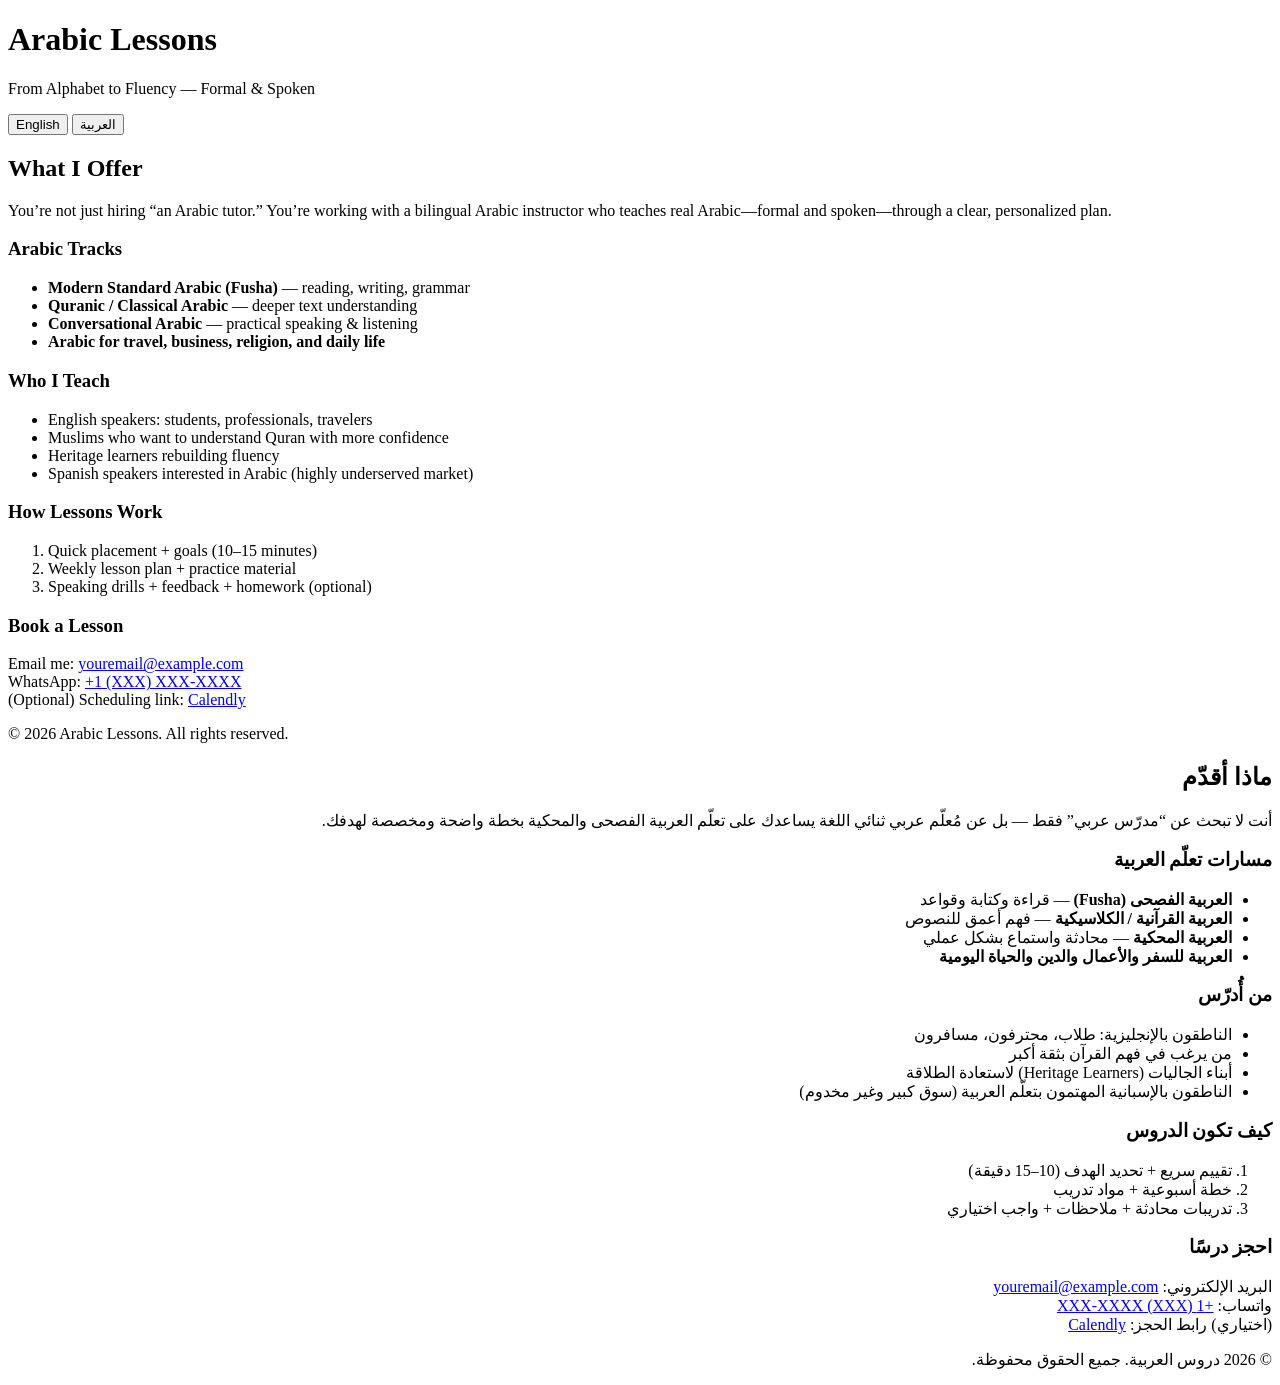
==== idex.html @ ffa84477 "Create idex.html" ====
<!doctype html>
<html lang="en">
<head>
  <meta charset="utf-8" />
  <meta name="viewport" content="width=device-width, initial-scale=1" />
  <title>Arabic Lessons | English & العربية</title>
  <meta name="description" content="Bilingual Arabic instruction: Modern Standard Arabic, Quranic/Classical, Conversational Arabic. Lessons in English and Arabic." />
  <link rel="stylesheet" href="styles.css" />
</head>

<body>
  <header class="header">
    <div class="container header-row">
      <div>
        <h1 class="brand">Arabic Lessons</h1>
        <p class="tagline">From Alphabet to Fluency — Formal & Spoken</p>
      </div>

      <div class="lang-switch" role="group" aria-label="Language switch">
        <button id="btn-en" class="btn btn-primary" type="button">English</button>
        <button id="btn-ar" class="btn" type="button">العربية</button>
      </div>
    </div>
  </header>

  <main class="container">
    <!-- ENGLISH -->
    <section id="content-en" class="card">
      <h2>What I Offer</h2>
      <p class="lead">
        You’re not just hiring “an Arabic tutor.” You’re working with a bilingual Arabic instructor who teaches
        real Arabic—formal and spoken—through a clear, personalized plan.
      </p>

      <div class="grid">
        <div>
          <h3>Arabic Tracks</h3>
          <ul>
            <li><strong>Modern Standard Arabic (Fusha)</strong> — reading, writing, grammar</li>
            <li><strong>Quranic / Classical Arabic</strong> — deeper text understanding</li>
            <li><strong>Conversational Arabic</strong> — practical speaking & listening</li>
            <li><strong>Arabic for travel, business, religion, and daily life</strong></li>
          </ul>
        </div>

        <div>
          <h3>Who I Teach</h3>
          <ul>
            <li>English speakers: students, professionals, travelers</li>
            <li>Muslims who want to understand Quran with more confidence</li>
            <li>Heritage learners rebuilding fluency</li>
            <li>Spanish speakers interested in Arabic (highly underserved market)</li>
          </ul>
        </div>
      </div>

      <h3>How Lessons Work</h3>
      <ol>
        <li>Quick placement + goals (10–15 minutes)</li>
        <li>Weekly lesson plan + practice material</li>
        <li>Speaking drills + feedback + homework (optional)</li>
      </ol>

      <div class="cta">
        <h3>Book a Lesson</h3>
        <p>
          Email me: <a href="mailto:youremail@example.com">youremail@example.com</a><br/>
          WhatsApp: <a href="#">+1 (XXX) XXX-XXXX</a><br/>
          (Optional) Scheduling link: <a href="#">Calendly</a>
        </p>
      </div>

      <footer class="small">
        <p>© <span id="year"></span> Arabic Lessons. All rights reserved.</p>
      </footer>
    </section>

    <!-- ARABIC -->
    <section id="content-ar" class="card hidden" lang="ar" dir="rtl">
      <h2>ماذا أقدّم</h2>
      <p class="lead">
        أنت لا تبحث عن “مدرّس عربي” فقط — بل عن مُعلّم عربي ثنائي اللغة يساعدك على تعلّم العربية الفصحى والمحكية
        بخطة واضحة ومخصصة لهدفك.
      </p>

      <div class="grid">
        <div>
          <h3>مسارات تعلّم العربية</h3>
          <ul>
            <li><strong>العربية الفصحى (Fusha)</strong> — قراءة وكتابة وقواعد</li>
            <li><strong>العربية القرآنية / الكلاسيكية</strong> — فهم أعمق للنصوص</li>
            <li><strong>العربية المحكية</strong> — محادثة واستماع بشكل عملي</li>
            <li><strong>العربية للسفر والأعمال والدين والحياة اليومية</strong></li>
          </ul>
        </div>

        <div>
          <h3>من أُدرّس</h3>
          <ul>
            <li>الناطقون بالإنجليزية: طلاب، محترفون، مسافرون</li>
            <li>من يرغب في فهم القرآن بثقة أكبر</li>
            <li>أبناء الجاليات (Heritage Learners) لاستعادة الطلاقة</li>
            <li>الناطقون بالإسبانية المهتمون بتعلّم العربية (سوق كبير وغير مخدوم)</li>
          </ul>
        </div>
      </div>

      <h3>كيف تكون الدروس</h3>
      <ol>
        <li>تقييم سريع + تحديد الهدف (10–15 دقيقة)</li>
        <li>خطة أسبوعية + مواد تدريب</li>
        <li>تدريبات محادثة + ملاحظات + واجب اختياري</li>
      </ol>

      <div class="cta">
        <h3>احجز درسًا</h3>
        <p>
          البريد الإلكتروني: <a href="mailto:youremail@example.com">youremail@example.com</a><br/>
          واتساب: <a href="#">+1 (XXX) XXX-XXXX</a><br/>
          (اختياري) رابط الحجز: <a href="#">Calendly</a>
        </p>
      </div>

      <footer class="small">
        <p>© <span id="year-ar"></span> دروس العربية. جميع الحقوق محفوظة.</p>
      </footer>
    </section>
  </main>

  <script>
    // year
    const y = new Date().getFullYear();
    document.getElementById('year').textContent = y;
    document.getElementById('year-ar').textContent = y;

    // language toggle
    const btnEn = document.getElementById('btn-en');
    const btnAr = document.getElementById('btn-ar');
    const en = document.getElementById('content-en');
    const ar = document.getElementById('content-ar');

    function setLang(lang) {
      if (lang === 'ar') {
        en.classList.add('hidden');
        ar.classList.remove('hidden');
        btnAr.classList.add('btn-primary');
        btnEn.classList.remove('btn-primary');
        document.documentElement.lang = 'ar';
        document.documentElement.dir = 'rtl';
      } else {
        ar.classList.add('hidden');
        en.classList.remove('hidden');
        btnEn.classList.add('btn-primary');
        btnAr.classList.remove('btn-primary');
        document.documentElement.lang = 'en';
        document.documentElement.dir = 'ltr';
      }
      localStorage.setItem('siteLang', lang);
    }

    btnEn.addEventListener('click', () => setLang('en'));
    btnAr.addEventListener('click', () => setLang('ar'));

    // remember preference
    const saved = localStorage.getItem('siteLang');
    setLang(saved === 'ar' ? 'ar' : 'en');
  </script>
</body>
</html>
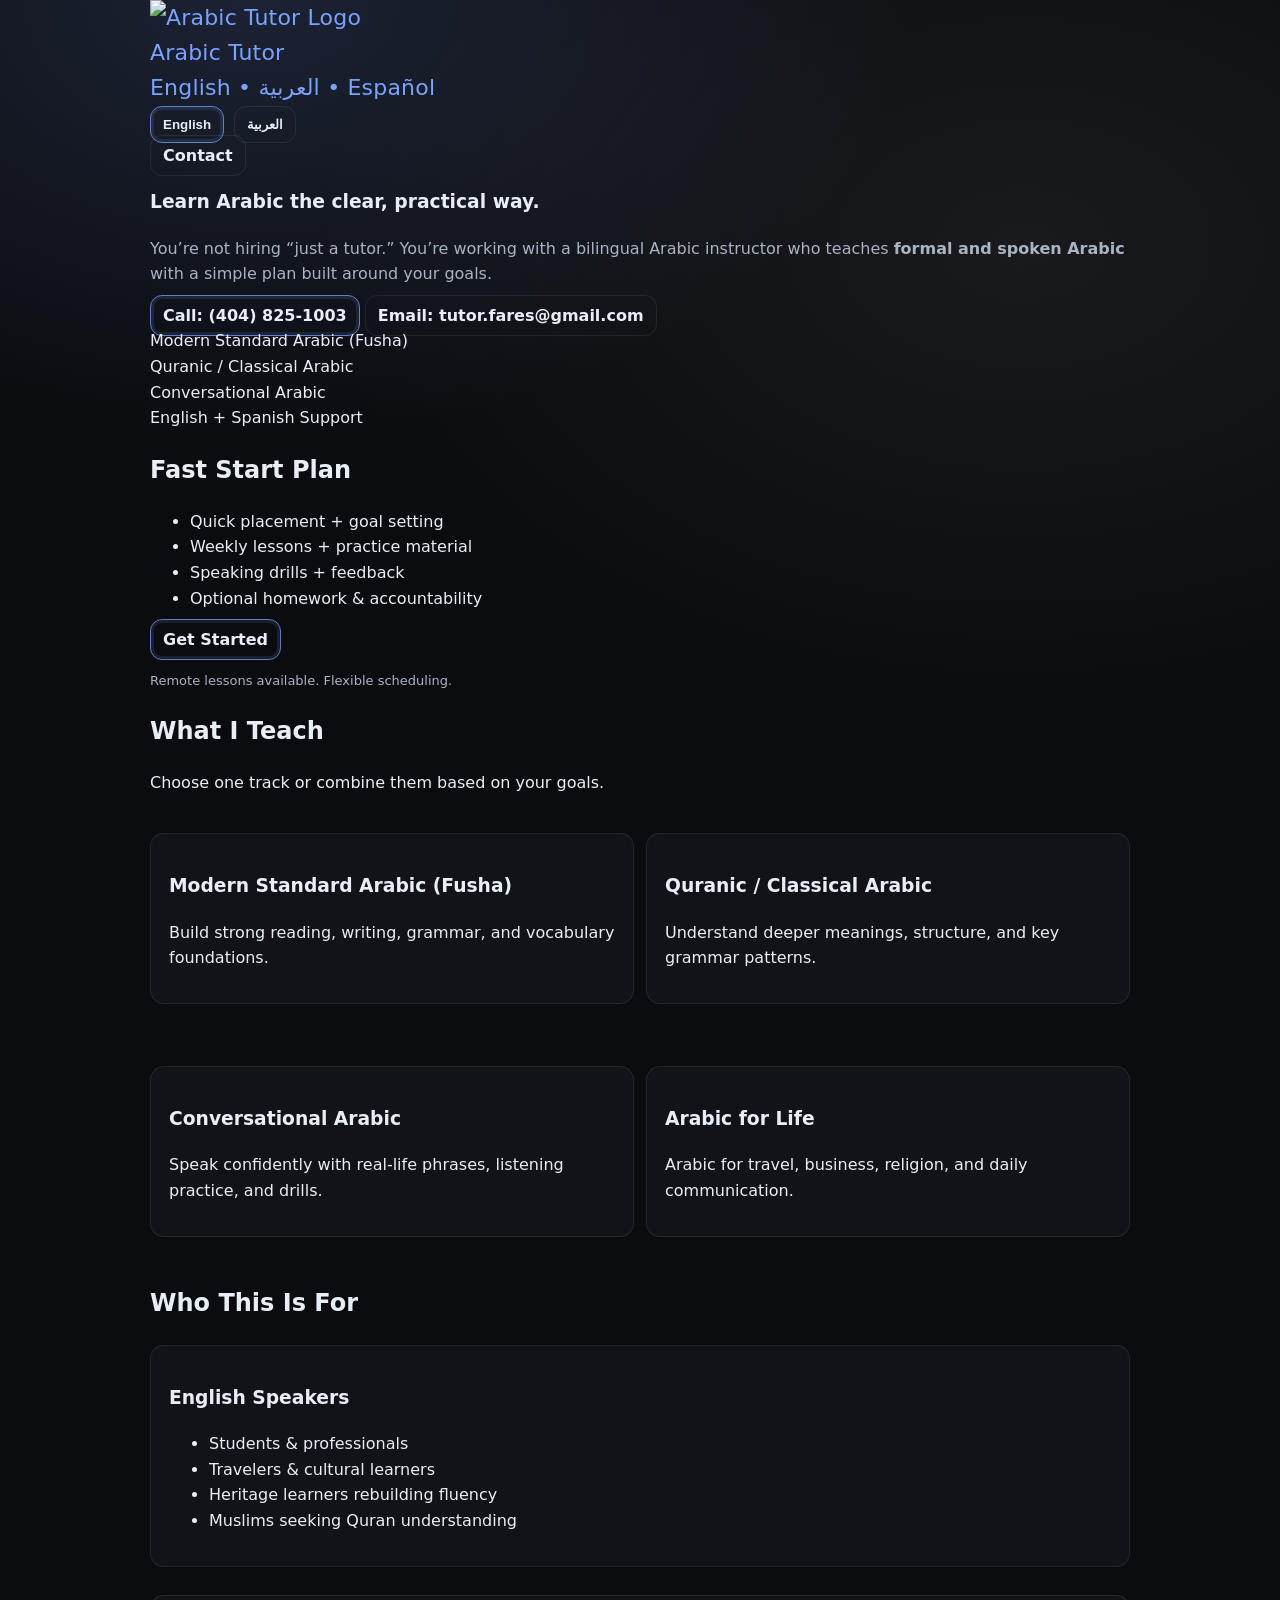
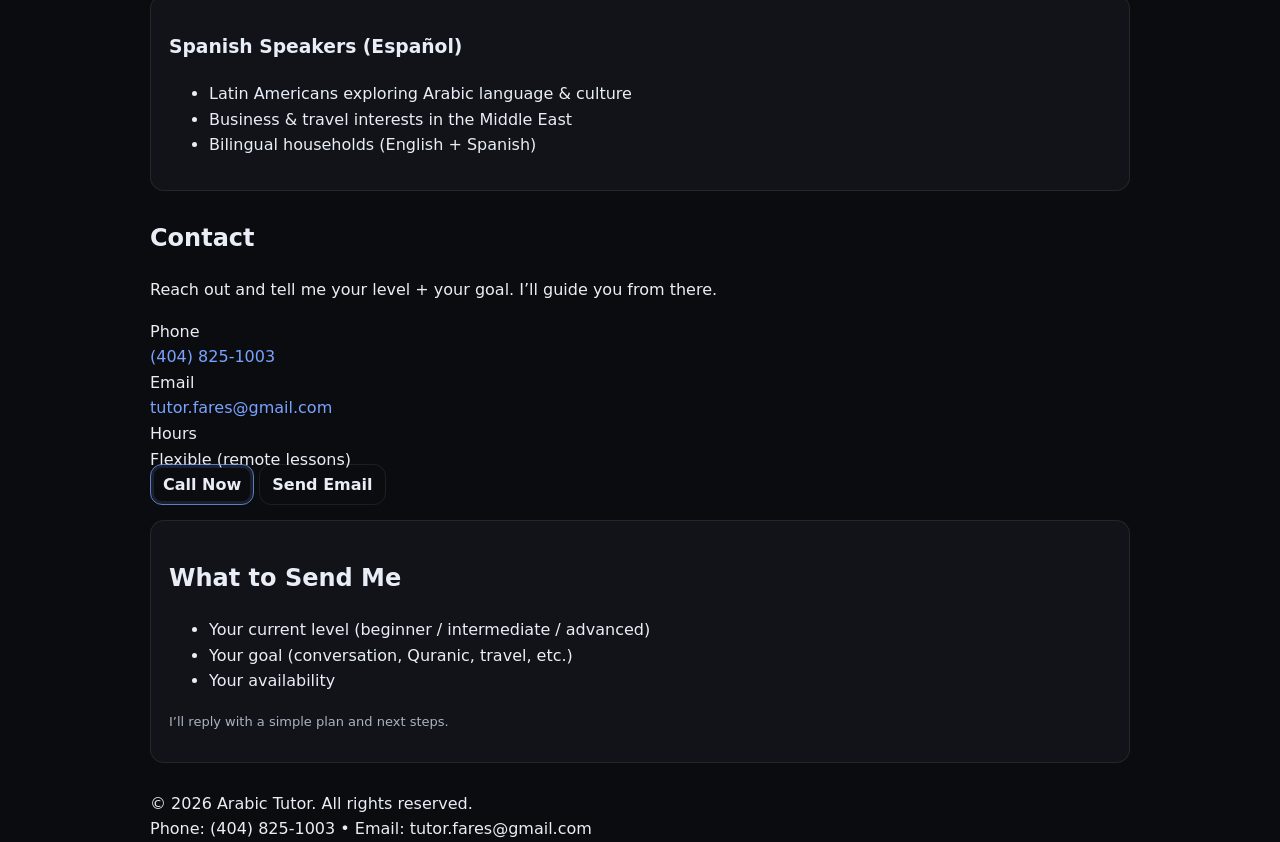
==== commit ec665101: "Update idex.html" ====
--- a/idex.html
+++ b/idex.html
@@ -1,139 +1,297 @@
 <!doctype html>
-<html lang="en">
+<html lang="en" dir="ltr">
 <head>
   <meta charset="utf-8" />
   <meta name="viewport" content="width=device-width, initial-scale=1" />
-  <title>Arabic Lessons | English & العربية</title>
-  <meta name="description" content="Bilingual Arabic instruction: Modern Standard Arabic, Quranic/Classical, Conversational Arabic. Lessons in English and Arabic." />
+
+  <title>Arabic Tutor | English & العربية</title>
+  <meta name="description" content="Bilingual Arabic tutoring in English and Spanish. Modern Standard Arabic, Quranic/Classical Arabic, and conversational Arabic." />
+
   <link rel="stylesheet" href="styles.css" />
 </head>
 
 <body>
-  <header class="header">
-    <div class="container header-row">
-      <div>
-        <h1 class="brand">Arabic Lessons</h1>
-        <p class="tagline">From Alphabet to Fluency — Formal & Spoken</p>
-      </div>
-
-      <div class="lang-switch" role="group" aria-label="Language switch">
-        <button id="btn-en" class="btn btn-primary" type="button">English</button>
-        <button id="btn-ar" class="btn" type="button">العربية</button>
+  <header class="topbar">
+    <div class="container topbar-inner">
+      <a class="brand" href="#" aria-label="Home">
+        <img src="logo.png" alt="Arabic Tutor Logo" class="logo" />
+        <div class="brand-text">
+          <div class="brand-title">Arabic Tutor</div>
+          <div class="brand-subtitle">English • العربية • Español</div>
+        </div>
+      </a>
+
+      <div class="actions">
+        <div class="lang-switch" role="group" aria-label="Language switch">
+          <button id="btn-en" class="btn btn-primary" type="button">English</button>
+          <button id="btn-ar" class="btn" type="button">العربية</button>
+        </div>
+        <a class="btn btn-outline" href="#contact">Contact</a>
       </div>
     </div>
   </header>
 
-  <main class="container">
+  <main>
     <!-- ENGLISH -->
-    <section id="content-en" class="card">
-      <h2>What I Offer</h2>
-      <p class="lead">
-        You’re not just hiring “an Arabic tutor.” You’re working with a bilingual Arabic instructor who teaches
-        real Arabic—formal and spoken—through a clear, personalized plan.
-      </p>
-
-      <div class="grid">
-        <div>
-          <h3>Arabic Tracks</h3>
-          <ul>
-            <li><strong>Modern Standard Arabic (Fusha)</strong> — reading, writing, grammar</li>
-            <li><strong>Quranic / Classical Arabic</strong> — deeper text understanding</li>
-            <li><strong>Conversational Arabic</strong> — practical speaking & listening</li>
-            <li><strong>Arabic for travel, business, religion, and daily life</strong></li>
-          </ul>
-        </div>
-
-        <div>
-          <h3>Who I Teach</h3>
-          <ul>
-            <li>English speakers: students, professionals, travelers</li>
-            <li>Muslims who want to understand Quran with more confidence</li>
-            <li>Heritage learners rebuilding fluency</li>
-            <li>Spanish speakers interested in Arabic (highly underserved market)</li>
-          </ul>
-        </div>
-      </div>
-
-      <h3>How Lessons Work</h3>
-      <ol>
-        <li>Quick placement + goals (10–15 minutes)</li>
-        <li>Weekly lesson plan + practice material</li>
-        <li>Speaking drills + feedback + homework (optional)</li>
-      </ol>
-
-      <div class="cta">
-        <h3>Book a Lesson</h3>
-        <p>
-          Email me: <a href="mailto:youremail@example.com">youremail@example.com</a><br/>
-          WhatsApp: <a href="#">+1 (XXX) XXX-XXXX</a><br/>
-          (Optional) Scheduling link: <a href="#">Calendly</a>
-        </p>
-      </div>
-
-      <footer class="small">
-        <p>© <span id="year"></span> Arabic Lessons. All rights reserved.</p>
+    <section id="content-en">
+      <section class="hero">
+        <div class="container hero-inner">
+          <div class="hero-copy">
+            <h1>Learn Arabic the clear, practical way.</h1>
+            <p class="lead">
+              You’re not hiring “just a tutor.” You’re working with a bilingual Arabic instructor who teaches
+              <strong>formal and spoken Arabic</strong> with a simple plan built around your goals.
+            </p>
+
+            <div class="cta-row">
+              <a class="btn btn-primary" href="tel:+14048251003">Call: (404) 825-1003</a>
+              <a class="btn btn-outline" href="mailto:tutor.fares@gmail.com">Email: tutor.fares@gmail.com</a>
+            </div>
+
+            <div class="trust">
+              <div class="pill">Modern Standard Arabic (Fusha)</div>
+              <div class="pill">Quranic / Classical Arabic</div>
+              <div class="pill">Conversational Arabic</div>
+              <div class="pill">English + Spanish Support</div>
+            </div>
+          </div>
+
+          <div class="hero-card">
+            <h2>Fast Start Plan</h2>
+            <ul>
+              <li>Quick placement + goal setting</li>
+              <li>Weekly lessons + practice material</li>
+              <li>Speaking drills + feedback</li>
+              <li>Optional homework & accountability</li>
+            </ul>
+            <a class="btn btn-primary full" href="#contact">Get Started</a>
+            <p class="small muted">Remote lessons available. Flexible scheduling.</p>
+          </div>
+        </div>
+      </section>
+
+      <section class="section">
+        <div class="container">
+          <h2 class="section-title">What I Teach</h2>
+          <p class="section-subtitle">Choose one track or combine them based on your goals.</p>
+
+          <div class="grid">
+            <div class="card">
+              <h3>Modern Standard Arabic (Fusha)</h3>
+              <p>Build strong reading, writing, grammar, and vocabulary foundations.</p>
+            </div>
+            <div class="card">
+              <h3>Quranic / Classical Arabic</h3>
+              <p>Understand deeper meanings, structure, and key grammar patterns.</p>
+            </div>
+            <div class="card">
+              <h3>Conversational Arabic</h3>
+              <p>Speak confidently with real-life phrases, listening practice, and drills.</p>
+            </div>
+            <div class="card">
+              <h3>Arabic for Life</h3>
+              <p>Arabic for travel, business, religion, and daily communication.</p>
+            </div>
+          </div>
+        </div>
+      </section>
+
+      <section class="section alt">
+        <div class="container">
+          <h2 class="section-title">Who This Is For</h2>
+          <div class="two-col">
+            <div class="card soft">
+              <h3>English Speakers</h3>
+              <ul>
+                <li>Students & professionals</li>
+                <li>Travelers & cultural learners</li>
+                <li>Heritage learners rebuilding fluency</li>
+                <li>Muslims seeking Quran understanding</li>
+              </ul>
+            </div>
+
+            <div class="card soft">
+              <h3>Spanish Speakers (Español)</h3>
+              <ul>
+                <li>Latin Americans exploring Arabic language & culture</li>
+                <li>Business & travel interests in the Middle East</li>
+                <li>Bilingual households (English + Spanish)</li>
+              </ul>
+            </div>
+          </div>
+        </div>
+      </section>
+
+      <section id="contact" class="section">
+        <div class="container contact">
+          <div>
+            <h2 class="section-title">Contact</h2>
+            <p class="section-subtitle">Reach out and tell me your level + your goal. I’ll guide you from there.</p>
+
+            <div class="contact-box">
+              <div class="contact-item">
+                <div class="label">Phone</div>
+                <a class="value" href="tel:+14048251003">(404) 825-1003</a>
+              </div>
+
+              <div class="contact-item">
+                <div class="label">Email</div>
+                <a class="value" href="mailto:tutor.fares@gmail.com">tutor.fares@gmail.com</a>
+              </div>
+
+              <div class="contact-item">
+                <div class="label">Hours</div>
+                <div class="value">Flexible (remote lessons)</div>
+              </div>
+            </div>
+
+            <div class="cta-row">
+              <a class="btn btn-primary" href="tel:+14048251003">Call Now</a>
+              <a class="btn btn-outline" href="mailto:tutor.fares@gmail.com">Send Email</a>
+            </div>
+          </div>
+
+          <div class="card hero-card">
+            <h2>What to Send Me</h2>
+            <ul>
+              <li>Your current level (beginner / intermediate / advanced)</li>
+              <li>Your goal (conversation, Quranic, travel, etc.)</li>
+              <li>Your availability</li>
+            </ul>
+            <p class="small muted">I’ll reply with a simple plan and next steps.</p>
+          </div>
+        </div>
+      </section>
+
+      <footer class="footer">
+        <div class="container footer-inner">
+          <div>© <span id="year-en"></span> Arabic Tutor. All rights reserved.</div>
+          <div class="muted">Phone: (404) 825-1003 • Email: tutor.fares@gmail.com</div>
+        </div>
       </footer>
     </section>
 
     <!-- ARABIC -->
-    <section id="content-ar" class="card hidden" lang="ar" dir="rtl">
-      <h2>ماذا أقدّم</h2>
-      <p class="lead">
-        أنت لا تبحث عن “مدرّس عربي” فقط — بل عن مُعلّم عربي ثنائي اللغة يساعدك على تعلّم العربية الفصحى والمحكية
-        بخطة واضحة ومخصصة لهدفك.
-      </p>
-
-      <div class="grid">
-        <div>
-          <h3>مسارات تعلّم العربية</h3>
-          <ul>
-            <li><strong>العربية الفصحى (Fusha)</strong> — قراءة وكتابة وقواعد</li>
-            <li><strong>العربية القرآنية / الكلاسيكية</strong> — فهم أعمق للنصوص</li>
-            <li><strong>العربية المحكية</strong> — محادثة واستماع بشكل عملي</li>
-            <li><strong>العربية للسفر والأعمال والدين والحياة اليومية</strong></li>
-          </ul>
-        </div>
-
-        <div>
-          <h3>من أُدرّس</h3>
-          <ul>
-            <li>الناطقون بالإنجليزية: طلاب، محترفون، مسافرون</li>
-            <li>من يرغب في فهم القرآن بثقة أكبر</li>
-            <li>أبناء الجاليات (Heritage Learners) لاستعادة الطلاقة</li>
-            <li>الناطقون بالإسبانية المهتمون بتعلّم العربية (سوق كبير وغير مخدوم)</li>
-          </ul>
-        </div>
-      </div>
-
-      <h3>كيف تكون الدروس</h3>
-      <ol>
-        <li>تقييم سريع + تحديد الهدف (10–15 دقيقة)</li>
-        <li>خطة أسبوعية + مواد تدريب</li>
-        <li>تدريبات محادثة + ملاحظات + واجب اختياري</li>
-      </ol>
-
-      <div class="cta">
-        <h3>احجز درسًا</h3>
-        <p>
-          البريد الإلكتروني: <a href="mailto:youremail@example.com">youremail@example.com</a><br/>
-          واتساب: <a href="#">+1 (XXX) XXX-XXXX</a><br/>
-          (اختياري) رابط الحجز: <a href="#">Calendly</a>
-        </p>
-      </div>
-
-      <footer class="small">
-        <p>© <span id="year-ar"></span> دروس العربية. جميع الحقوق محفوظة.</p>
+    <section id="content-ar" class="hidden" lang="ar" dir="rtl">
+      <section class="hero">
+        <div class="container hero-inner">
+          <div class="hero-copy">
+            <h1>تعلّم العربية بطريقة واضحة وعملية.</h1>
+            <p class="lead">
+              أنت لا تبحث عن “مدرّس عربي” فقط — بل عن مُعلّم ثنائي اللغة يقدّم خطة بسيطة
+              ومناسبة لهدفك لتعلّم <strong>الفصحى والمحكية</strong>.
+            </p>
+
+            <div class="cta-row">
+              <a class="btn btn-primary" href="tel:+14048251003">اتصل: (404) 825-1003</a>
+              <a class="btn btn-outline" href="mailto:tutor.fares@gmail.com">البريد: tutor.fares@gmail.com</a>
+            </div>
+
+            <div class="trust">
+              <div class="pill">العربية الفصحى</div>
+              <div class="pill">العربية القرآنية / الكلاسيكية</div>
+              <div class="pill">العربية المحكية</div>
+              <div class="pill">دعم بالإنجليزية والإسبانية</div>
+            </div>
+          </div>
+
+          <div class="hero-card">
+            <h2>خطة بداية سريعة</h2>
+            <ul>
+              <li>تقييم سريع + تحديد الهدف</li>
+              <li>دروس أسبوعية + مواد تدريب</li>
+              <li>تدريبات محادثة + ملاحظات</li>
+              <li>واجب اختياري للمتابعة</li>
+            </ul>
+            <a class="btn btn-primary full" href="#contact-ar">ابدأ الآن</a>
+            <p class="small muted">دروس عن بُعد + مواعيد مرنة.</p>
+          </div>
+        </div>
+      </section>
+
+      <section class="section">
+        <div class="container">
+          <h2 class="section-title">ماذا أدرّس</h2>
+          <p class="section-subtitle">يمكنك اختيار مسار واحد أو دمج أكثر من مسار.</p>
+
+          <div class="grid">
+            <div class="card">
+              <h3>العربية الفصحى</h3>
+              <p>قراءة وكتابة وقواعد ومفردات بشكل منظم.</p>
+            </div>
+            <div class="card">
+              <h3>العربية القرآنية / الكلاسيكية</h3>
+              <p>فهم أعمق للنصوص ومعانيها وقواعدها.</p>
+            </div>
+            <div class="card">
+              <h3>العربية المحكية</h3>
+              <p>محادثة عملية + استماع + تدريب على النطق.</p>
+            </div>
+            <div class="card">
+              <h3>العربية للحياة</h3>
+              <p>للأعمال والسفر والدين والتواصل اليومي.</p>
+            </div>
+          </div>
+        </div>
+      </section>
+
+      <section id="contact-ar" class="section">
+        <div class="container contact">
+          <div>
+            <h2 class="section-title">تواصل معي</h2>
+            <p class="section-subtitle">أرسل مستواك وهدفك وسأقترح عليك خطة مناسبة.</p>
+
+            <div class="contact-box">
+              <div class="contact-item">
+                <div class="label">الهاتف</div>
+                <a class="value" href="tel:+14048251003">(404) 825-1003</a>
+              </div>
+
+              <div class="contact-item">
+                <div class="label">البريد</div>
+                <a class="value" href="mailto:tutor.fares@gmail.com">tutor.fares@gmail.com</a>
+              </div>
+
+              <div class="contact-item">
+                <div class="label">المواعيد</div>
+                <div class="value">مرنة (دروس عن بُعد)</div>
+              </div>
+            </div>
+
+            <div class="cta-row">
+              <a class="btn btn-primary" href="tel:+14048251003">اتصل الآن</a>
+              <a class="btn btn-outline" href="mailto:tutor.fares@gmail.com">أرسل بريدًا</a>
+            </div>
+          </div>
+
+          <div class="card hero-card">
+            <h2>ماذا ترسل لي؟</h2>
+            <ul>
+              <li>مستواك (مبتدئ / متوسط / متقدم)</li>
+              <li>هدفك (محادثة، قرآن، سفر…)</li>
+              <li>أوقاتك المتاحة</li>
+            </ul>
+            <p class="small muted">سأرد عليك بخطة واضحة وخطوات البداية.</p>
+          </div>
+        </div>
+      </section>
+
+      <footer class="footer">
+        <div class="container footer-inner">
+          <div>© <span id="year-ar"></span> Arabic Tutor. جميع الحقوق محفوظة.</div>
+          <div class="muted">الهاتف: (404) 825-1003 • البريد: tutor.fares@gmail.com</div>
+        </div>
       </footer>
     </section>
   </main>
 
   <script>
-    // year
+    // Footer years
     const y = new Date().getFullYear();
-    document.getElementById('year').textContent = y;
+    document.getElementById('year-en').textContent = y;
     document.getElementById('year-ar').textContent = y;
 
-    // language toggle
+    // Language toggle
     const btnEn = document.getElementById('btn-en');
     const btnAr = document.getElementById('btn-ar');
     const en = document.getElementById('content-en');
@@ -161,7 +319,6 @@
     btnEn.addEventListener('click', () => setLang('en'));
     btnAr.addEventListener('click', () => setLang('ar'));
 
-    // remember preference
     const saved = localStorage.getItem('siteLang');
     setLang(saved === 'ar' ? 'ar' : 'en');
   </script>
--- a/styles.css
+++ b/styles.css
@@ -0,0 +1,94 @@
+:root {
+  --bg: #0b0c10;
+  --card: #12141b;
+  --text: #e9eef6;
+  --muted: #aab3c2;
+  --border: rgba(255,255,255,0.08);
+  --accent: #7aa2ff;
+}
+
+* { box-sizing: border-box; }
+body {
+  margin: 0;
+  font-family: system-ui, -apple-system, Segoe UI, Roboto, Arial, sans-serif;
+  background: radial-gradient(1200px 800px at 20% 0%, rgba(122,162,255,0.15), transparent 55%),
+              radial-gradient(1200px 800px at 80% 10%, rgba(255,255,255,0.06), transparent 60%),
+              var(--bg);
+  color: var(--text);
+  line-height: 1.6;
+}
+
+a { color: var(--accent); text-decoration: none; }
+a:hover { text-decoration: underline; }
+
+.container {
+  width: min(980px, calc(100% - 32px));
+  margin: 0 auto;
+}
+
+.header {
+  border-bottom: 1px solid var(--border);
+  padding: 22px 0;
+  position: sticky;
+  top: 0;
+  backdrop-filter: blur(10px);
+  background: rgba(11,12,16,0.75);
+}
+
+.header-row {
+  display: flex;
+  gap: 16px;
+  align-items: center;
+  justify-content: space-between;
+}
+
+.brand { margin: 0; font-size: 22px; letter-spacing: 0.2px; }
+.tagline { margin: 6px 0 0; color: var(--muted); font-size: 14px; }
+
+.card {
+  margin: 22px 0 28px;
+  padding: 18px 18px 16px;
+  background: rgba(18,20,27,0.9);
+  border: 1px solid var(--border);
+  border-radius: 14px;
+}
+
+.lead { color: var(--muted); margin-top: 8px; }
+
+.grid {
+  display: grid;
+  grid-template-columns: 1fr;
+  gap: 12px;
+  margin: 14px 0;
+}
+
+@media (min-width: 820px) {
+  .grid { grid-template-columns: 1fr 1fr; }
+}
+
+.lang-switch { display: flex; gap: 10px; }
+.btn {
+  border: 1px solid var(--border);
+  background: transparent;
+  color: var(--text);
+  padding: 10px 12px;
+  border-radius: 12px;
+  cursor: pointer;
+  font-weight: 600;
+}
+.btn:hover { border-color: rgba(122,162,255,0.6); }
+.btn-primary {
+  border-color: rgba(122,162,255,0.75);
+  box-shadow: 0 0 0 3px rgba(122,162,255,0.12) inset;
+}
+
+.cta {
+  margin-top: 16px;
+  padding: 14px;
+  border-radius: 12px;
+  border: 1px solid rgba(122,162,255,0.22);
+  background: rgba(122,162,255,0.08);
+}
+
+.small { color: var(--muted); font-size: 13px; margin-top: 18px; }
+.hidden { display: none; }
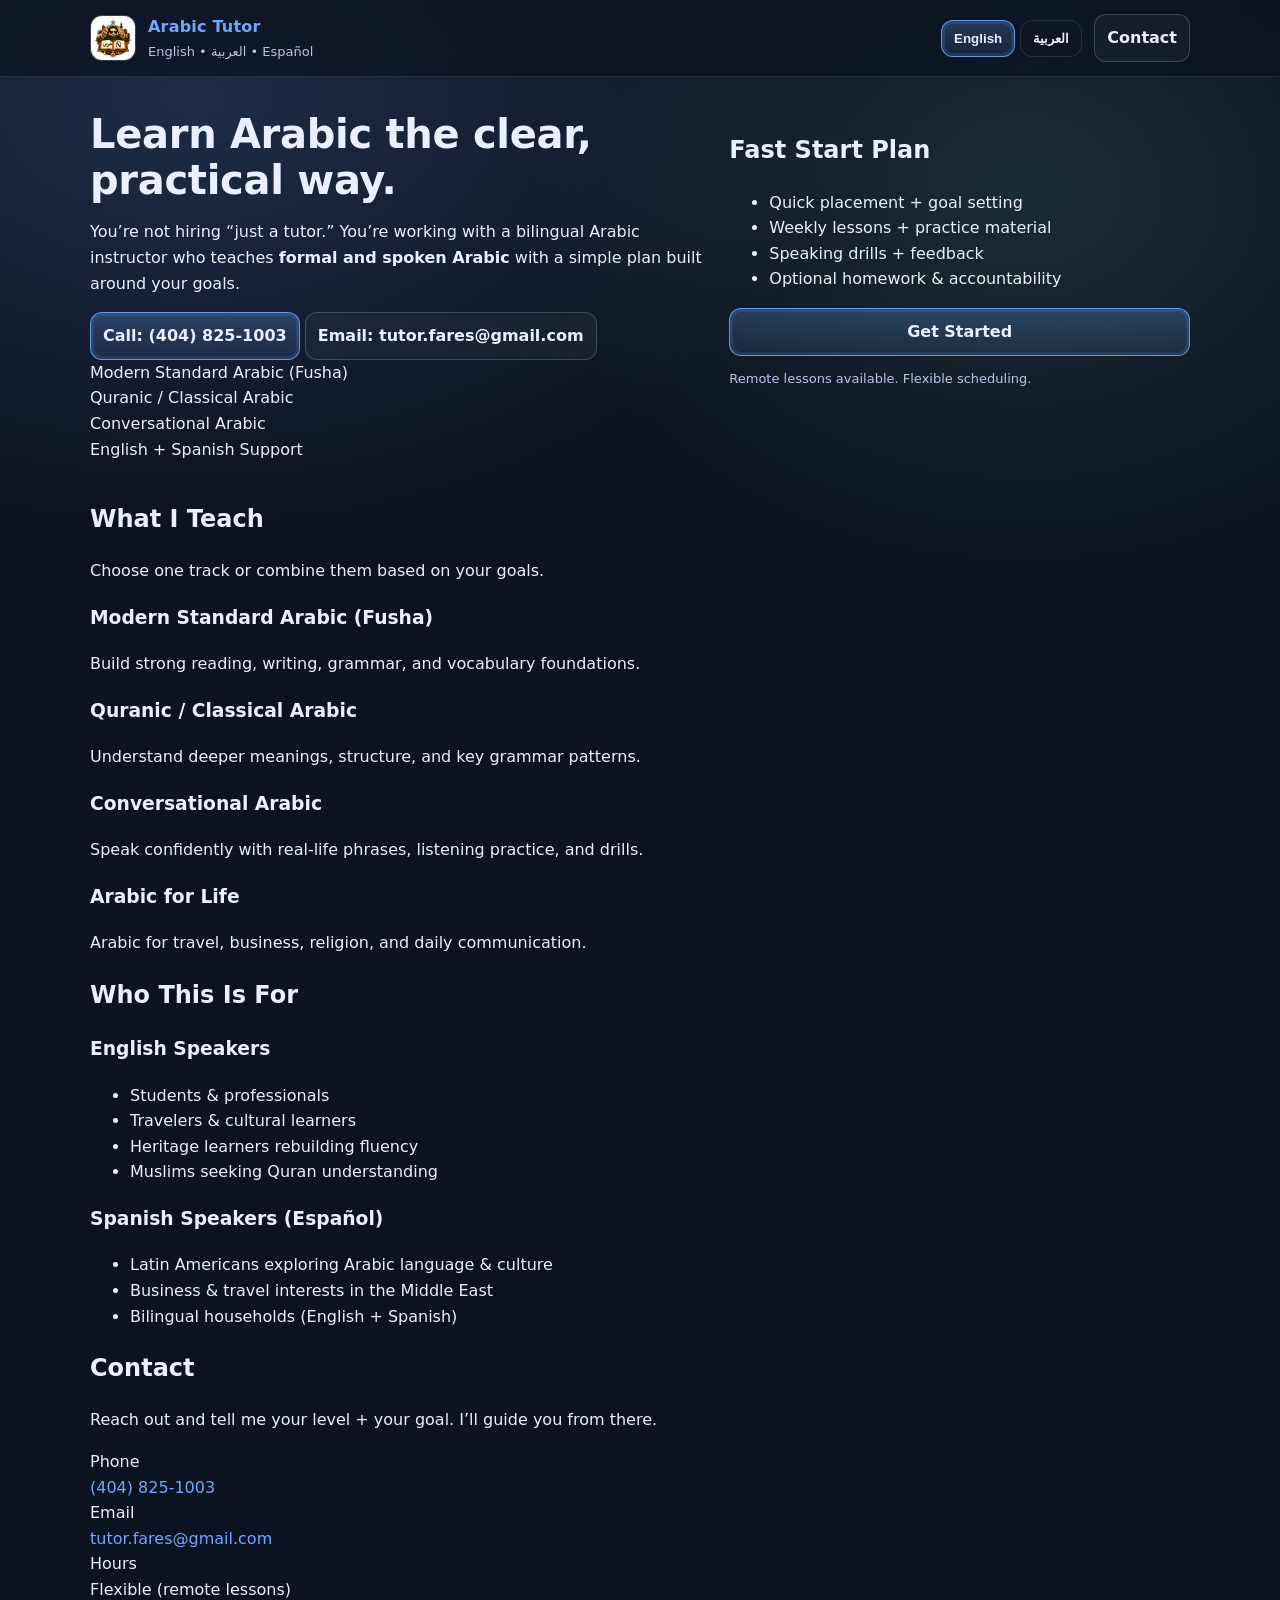
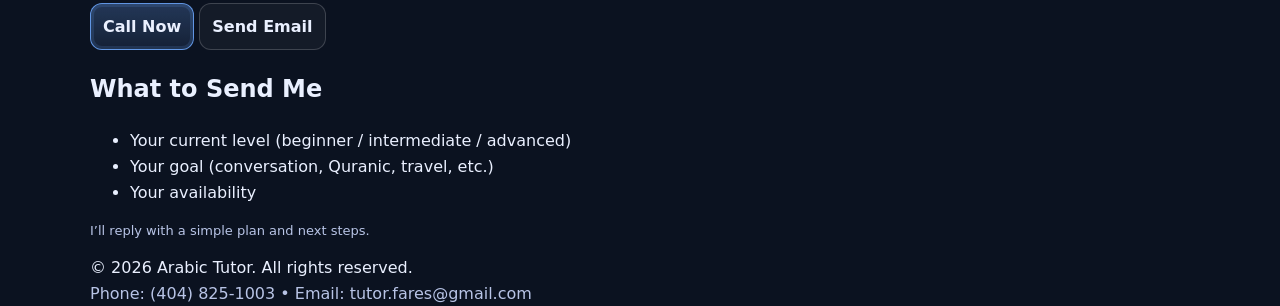
==== commit b2ab559b: "Update idex.html" ====
--- a/idex.html
+++ b/idex.html
@@ -14,7 +14,7 @@
   <header class="topbar">
     <div class="container topbar-inner">
       <a class="brand" href="#" aria-label="Home">
-        <img src="logo.png" alt="Arabic Tutor Logo" class="logo" />
+        <img src="tutor.png" alt="Arabic Tutor Logo" class="logo" />
         <div class="brand-text">
           <div class="brand-title">Arabic Tutor</div>
           <div class="brand-subtitle">English • العربية • Español</div>
--- a/styles.css
+++ b/styles.css
@@ -1,94 +1,112 @@
-:root {
-  --bg: #0b0c10;
-  --card: #12141b;
-  --text: #e9eef6;
-  --muted: #aab3c2;
-  --border: rgba(255,255,255,0.08);
-  --accent: #7aa2ff;
+:root{
+  --bg:#0b1220;
+  --panel:#0f1a2b;
+  --card:#111f35;
+  --text:#eaf0ff;
+  --muted:#b8c4e6;
+  --border:rgba(255,255,255,.10);
+  --accent:#6ea8ff;
+  --accent2:#7cf0c7;
 }
 
-* { box-sizing: border-box; }
-body {
-  margin: 0;
-  font-family: system-ui, -apple-system, Segoe UI, Roboto, Arial, sans-serif;
-  background: radial-gradient(1200px 800px at 20% 0%, rgba(122,162,255,0.15), transparent 55%),
-              radial-gradient(1200px 800px at 80% 10%, rgba(255,255,255,0.06), transparent 60%),
-              var(--bg);
-  color: var(--text);
-  line-height: 1.6;
+*{box-sizing:border-box}
+html,body{margin:0;padding:0}
+body{
+  font-family:system-ui,-apple-system,Segoe UI,Roboto,Arial,sans-serif;
+  background:
+    radial-gradient(1200px 800px at 15% 5%, rgba(110,168,255,.18), transparent 55%),
+    radial-gradient(900px 700px at 80% 10%, rgba(124,240,199,.12), transparent 55%),
+    var(--bg);
+  color:var(--text);
+  line-height:1.6;
 }
 
-a { color: var(--accent); text-decoration: none; }
-a:hover { text-decoration: underline; }
+a{color:var(--accent);text-decoration:none}
+a:hover{text-decoration:underline}
 
-.container {
-  width: min(980px, calc(100% - 32px));
-  margin: 0 auto;
+.container{
+  width:min(1100px, calc(100% - 32px));
+  margin:0 auto;
 }
 
-.header {
-  border-bottom: 1px solid var(--border);
-  padding: 22px 0;
-  position: sticky;
-  top: 0;
-  backdrop-filter: blur(10px);
-  background: rgba(11,12,16,0.75);
+.hidden{display:none}
+.muted{color:var(--muted)}
+.small{font-size:13px}
+
+/* Topbar */
+.topbar{
+  position:sticky;
+  top:0;
+  z-index:50;
+  background:rgba(11,18,32,.75);
+  backdrop-filter:blur(10px);
+  border-bottom:1px solid var(--border);
+}
+.topbar-inner{
+  display:flex;
+  align-items:center;
+  justify-content:space-between;
+  gap:16px;
+  padding:14px 0;
+}
+.brand{
+  display:flex;
+  align-items:center;
+  gap:12px;
+}
+.logo{
+  width:46px;
+  height:46px;
+  border-radius:12px;
+  object-fit:cover;
+  border:1px solid rgba(255,255,255,.12);
+  background:rgba(255,255,255,.06);
+}
+.brand-title{font-weight:800;letter-spacing:.2px}
+.brand-subtitle{font-size:13px;color:var(--muted);margin-top:2px}
+.actions{
+  display:flex;
+  align-items:center;
+  gap:12px;
 }
 
-.header-row {
-  display: flex;
-  gap: 16px;
-  align-items: center;
-  justify-content: space-between;
+/* Buttons */
+.btn{
+  border:1px solid var(--border);
+  background:transparent;
+  color:var(--text);
+  padding:10px 12px;
+  border-radius:12px;
+  cursor:pointer;
+  font-weight:700;
+  display:inline-flex;
+  align-items:center;
+  gap:8px;
 }
+.btn:hover{border-color:rgba(110,168,255,.55)}
+.btn-primary{
+  border-color:rgba(110,168,255,.85);
+  background:linear-gradient(180deg, rgba(110,168,255,.25), rgba(110,168,255,.10));
+  box-shadow:0 0 0 3px rgba(110,168,255,.14) inset;
+}
+.btn-outline{
+  border-color:rgba(255,255,255,.18);
+  background:rgba(255,255,255,.04);
+}
+.btn.full{width:100%;justify-content:center}
 
-.brand { margin: 0; font-size: 22px; letter-spacing: 0.2px; }
-.tagline { margin: 6px 0 0; color: var(--muted); font-size: 14px; }
-
-.card {
-  margin: 22px 0 28px;
-  padding: 18px 18px 16px;
-  background: rgba(18,20,27,0.9);
-  border: 1px solid var(--border);
-  border-radius: 14px;
+/* Hero */
+.hero{
+  padding:34px 0 18px;
 }
-
-.lead { color: var(--muted); margin-top: 8px; }
-
-.grid {
-  display: grid;
-  grid-template-columns: 1fr;
-  gap: 12px;
-  margin: 14px 0;
+.hero-inner{
+  display:grid;
+  grid-template-columns: 1.15fr .85fr;
+  gap:16px;
+  align-items:stretch;
 }
-
-@media (min-width: 820px) {
-  .grid { grid-template-columns: 1fr 1fr; }
-}
-
-.lang-switch { display: flex; gap: 10px; }
-.btn {
-  border: 1px solid var(--border);
-  background: transparent;
-  color: var(--text);
-  padding: 10px 12px;
-  border-radius: 12px;
-  cursor: pointer;
-  font-weight: 600;
-}
-.btn:hover { border-color: rgba(122,162,255,0.6); }
-.btn-primary {
-  border-color: rgba(122,162,255,0.75);
-  box-shadow: 0 0 0 3px rgba(122,162,255,0.12) inset;
-}
-
-.cta {
-  margin-top: 16px;
-  padding: 14px;
-  border-radius: 12px;
-  border: 1px solid rgba(122,162,255,0.22);
-  background: rgba(122,162,255,0.08);
-}
-
-.small { color: var(--muted); font-size: 13px; margin-top: 18px; }
-.hidden { display: none; }
+.hero-copy h1{
+  margin:0 0 8px;
+  font-size:40px;
+  line-height:1.15;
+  letter-spacing:-.3px;
